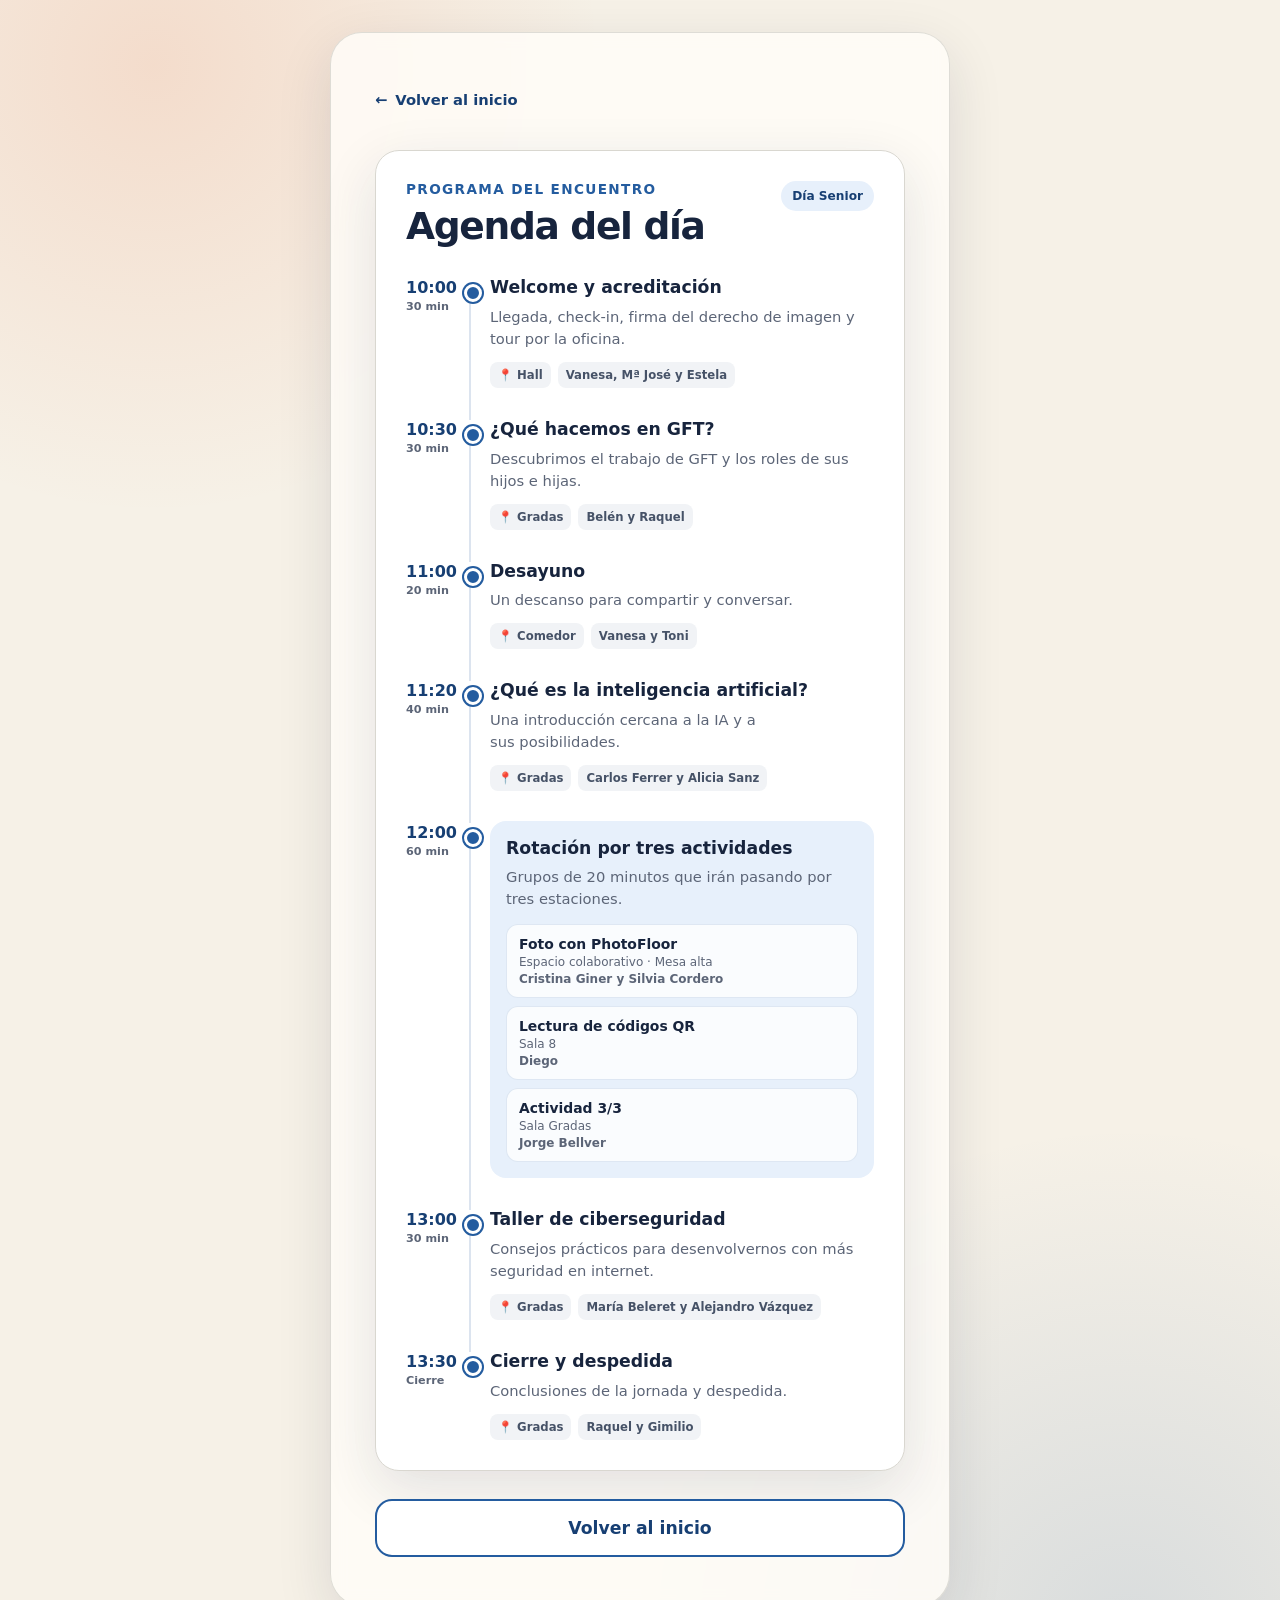
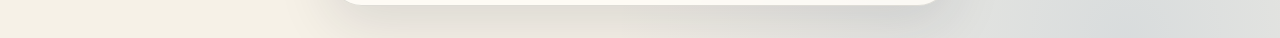
==== calendario/index.html @ 877a2d2e "Add calendar route This HTML file outlines the schedule for the Día Senior event, including various " ====
<!doctype html>
<html lang="es">
  <head>
    <meta charset="UTF-8" />
    <meta name="viewport" content="width=device-width, initial-scale=1.0" />
    <meta name="theme-color" content="#f6f1e7" />
    <meta name="description" content="Agenda de actividades del Día Senior." />
    <title>Agenda del día · Día Senior</title>
    <link rel="stylesheet" href="../styles.css" />
  </head>
  <body>
    <main class="app-shell">
      <section class="screen screen--schedule screen--active" aria-labelledby="schedule-title">
        <a class="back-button" href="../">
          <span aria-hidden="true">←</span> Volver al inicio
        </a>

        <div class="schedule schedule--standalone">
          <div class="schedule__heading">
            <div>
              <p class="eyebrow">Programa del encuentro</p>
              <h1 id="schedule-title">Agenda del día</h1>
            </div>
            <span class="schedule__date">Día Senior</span>
          </div>

          <ol class="timeline">
            <li class="timeline__item">
              <div class="timeline__time">
                <time datetime="10:00">10:00</time>
                <span>30 min</span>
              </div>
              <div class="timeline__content">
                <h2>Welcome y acreditación</h2>
                <p>Llegada, check-in, firma del derecho de imagen y tour por la oficina.</p>
                <div class="timeline__meta">
                  <span>📍 Hall</span>
                  <span>Vanesa, Mª José y Estela</span>
                </div>
              </div>
            </li>

            <li class="timeline__item">
              <div class="timeline__time">
                <time datetime="10:30">10:30</time>
                <span>30 min</span>
              </div>
              <div class="timeline__content">
                <h2>¿Qué hacemos en GFT?</h2>
                <p>Descubrimos el trabajo de GFT y los roles de sus hijos e hijas.</p>
                <div class="timeline__meta">
                  <span>📍 Gradas</span>
                  <span>Belén y Raquel</span>
                </div>
              </div>
            </li>

            <li class="timeline__item">
              <div class="timeline__time">
                <time datetime="11:00">11:00</time>
                <span>20 min</span>
              </div>
              <div class="timeline__content">
                <h2>Desayuno</h2>
                <p>Un descanso para compartir y conversar.</p>
                <div class="timeline__meta">
                  <span>📍 Comedor</span>
                  <span>Vanesa y Toni</span>
                </div>
              </div>
            </li>

            <li class="timeline__item">
              <div class="timeline__time">
                <time datetime="11:20">11:20</time>
                <span>40 min</span>
              </div>
              <div class="timeline__content">
                <h2>¿Qué es la inteligencia artificial?</h2>
                <p>Una introducción cercana a la IA y a sus posibilidades.</p>
                <div class="timeline__meta">
                  <span>📍 Gradas</span>
                  <span>Carlos Ferrer y Alicia Sanz</span>
                </div>
              </div>
            </li>

            <li class="timeline__item timeline__item--featured">
              <div class="timeline__time">
                <time datetime="12:00">12:00</time>
                <span>60 min</span>
              </div>
              <div class="timeline__content">
                <h2>Rotación por tres actividades</h2>
                <p>Grupos de 20 minutos que irán pasando por tres estaciones.</p>
                <ul class="stations">
                  <li>
                    <strong>Foto con PhotoFloor</strong>
                    <span>Espacio colaborativo · Mesa alta</span>
                    <small>Cristina Giner y Silvia Cordero</small>
                  </li>
                  <li>
                    <strong>Lectura de códigos QR</strong>
                    <span>Sala 8</span>
                    <small>Diego</small>
                  </li>
                  <li>
                    <strong>Actividad 3/3</strong>
                    <span>Sala Gradas</span>
                    <small>Jorge Bellver</small>
                  </li>
                </ul>
              </div>
            </li>

            <li class="timeline__item">
              <div class="timeline__time">
                <time datetime="13:00">13:00</time>
                <span>30 min</span>
              </div>
              <div class="timeline__content">
                <h2>Taller de ciberseguridad</h2>
                <p>Consejos prácticos para desenvolvernos con más seguridad en internet.</p>
                <div class="timeline__meta">
                  <span>📍 Gradas</span>
                  <span>María Beleret y Alejandro Vázquez</span>
                </div>
              </div>
            </li>

            <li class="timeline__item">
              <div class="timeline__time">
                <time datetime="13:30">13:30</time>
                <span>Cierre</span>
              </div>
              <div class="timeline__content">
                <h2>Cierre y despedida</h2>
                <p>Conclusiones de la jornada y despedida.</p>
                <div class="timeline__meta">
                  <span>📍 Gradas</span>
                  <span>Raquel y Gimilio</span>
                </div>
              </div>
            </li>
          </ol>
        </div>

        <a class="button button--secondary" href="../">Volver al inicio</a>
      </section>
    </main>
  </body>
</html>
---- styles.css ----
:root {
  color-scheme: light;
  --ink: #17243d;
  --muted: #5c6577;
  --paper: #fffdf8;
  --cream: #f6f1e7;
  --blue: #245c9f;
  --blue-dark: #173f73;
  --blue-soft: #e7f0fb;
  --orange: #e76f3d;
  --orange-soft: #fff0e8;
  --green: #13795b;
  --green-soft: #e4f4ee;
  --border: #d9d7d0;
  --shadow: 0 18px 55px rgba(23, 36, 61, 0.12);
  font-family:
    Inter, ui-sans-serif, system-ui, -apple-system, BlinkMacSystemFont, "Segoe UI",
    sans-serif;
}

* {
  box-sizing: border-box;
}

html {
  min-height: 100%;
  background: var(--cream);
}

body {
  min-width: 320px;
  min-height: 100vh;
  min-height: 100dvh;
  margin: 0;
  color: var(--ink);
  background:
    radial-gradient(circle at 12% 4%, rgba(231, 111, 61, 0.16), transparent 28rem),
    radial-gradient(circle at 88% 100%, rgba(36, 92, 159, 0.14), transparent 32rem),
    var(--cream);
}

button {
  font: inherit;
}

.app-shell {
  width: min(100%, 620px);
  min-height: 100vh;
  min-height: 100dvh;
  margin: 0 auto;
  padding: clamp(20px, 5vw, 48px) clamp(18px, 5vw, 44px);
  background: rgba(255, 253, 248, 0.84);
  backdrop-filter: blur(8px);
}

.screen {
  width: 100%;
  animation: enter 420ms ease both;
}

.screen[hidden] {
  display: none;
}

.brand {
  display: flex;
  align-items: center;
  gap: 10px;
  margin-bottom: clamp(32px, 8vh, 72px);
  color: var(--blue-dark);
  font-size: 0.95rem;
  font-weight: 750;
  letter-spacing: 0.02em;
}

.brand__mark {
  display: grid;
  width: 38px;
  height: 38px;
  place-items: center;
  border-radius: 12px;
  color: white;
  background: var(--blue);
  font-size: 1.15rem;
  box-shadow: 0 8px 18px rgba(36, 92, 159, 0.26);
}

.welcome-illustration {
  position: relative;
  display: grid;
  width: 136px;
  height: 136px;
  margin: 0 auto 34px;
  place-items: center;
  border-radius: 50%;
  background: var(--blue-soft);
}

.welcome-illustration__sun {
  position: absolute;
  top: 10px;
  right: 8px;
  width: 45px;
  height: 45px;
  border-radius: 50%;
  background: #ffd36a;
}

.welcome-illustration__card {
  z-index: 1;
  display: grid;
  width: 78px;
  height: 88px;
  place-items: center;
  transform: rotate(-5deg);
  border: 3px solid var(--ink);
  border-radius: 16px;
  color: var(--ink);
  background: white;
  font-size: 1.45rem;
  font-weight: 900;
  letter-spacing: 0.08em;
  box-shadow: 6px 7px 0 var(--orange);
}

.eyebrow {
  margin: 0 0 10px;
  color: var(--blue);
  font-size: 0.85rem;
  font-weight: 850;
  letter-spacing: 0.1em;
  text-transform: uppercase;
}

h1,
h2,
p {
  text-wrap: pretty;
}

h1 {
  max-width: 13ch;
  margin: 0 0 18px;
  font-size: clamp(2.15rem, 8vw, 3.35rem);
  line-height: 1.03;
  letter-spacing: -0.04em;
}

.lead {
  margin: 0 0 28px;
  color: var(--muted);
  font-size: clamp(1.12rem, 4.5vw, 1.35rem);
  line-height: 1.55;
}

.lead--compact {
  margin-bottom: 24px;
}

.home-options {
  display: grid;
  gap: 15px;
  margin: 32px 0 10px;
}

.option-card {
  display: grid;
  grid-template-columns: 54px 1fr 26px;
  gap: 14px;
  width: 100%;
  min-height: 112px;
  align-items: center;
  padding: 18px;
  border: 2px solid transparent;
  border-radius: 20px;
  color: var(--ink);
  cursor: pointer;
  text-decoration: none;
  text-align: left;
  transition: transform 160ms ease, box-shadow 160ms ease, border-color 160ms ease;
}

.option-card:hover {
  transform: translateY(-2px);
  box-shadow: var(--shadow);
}

.option-card:active {
  transform: translateY(0);
}

.option-card:focus-visible {
  outline: 4px solid #ffd36a;
  outline-offset: 3px;
}

.option-card--agenda {
  border-color: rgba(36, 92, 159, 0.18);
  background: var(--blue-soft);
}

.option-card--challenge {
  border-color: rgba(231, 111, 61, 0.2);
  background: var(--orange-soft);
}

.option-card__icon {
  display: grid;
  width: 52px;
  height: 52px;
  place-items: center;
  border-radius: 16px;
  background: rgba(255, 255, 255, 0.82);
  font-size: 1.55rem;
}

.option-card__text {
  display: flex;
  min-width: 0;
  flex-direction: column;
  gap: 5px;
}

.option-card__text strong {
  font-size: 1.08rem;
}

.option-card__text small {
  color: var(--muted);
  font-size: 0.83rem;
  line-height: 1.4;
}

.option-card__arrow {
  color: var(--blue-dark);
  font-size: 1.35rem;
  font-weight: 900;
}

.back-button {
  display: inline-flex;
  align-items: center;
  gap: 8px;
  margin: 0 0 32px;
  padding: 10px 0;
  border: 0;
  color: var(--blue-dark);
  background: transparent;
  cursor: pointer;
  font-size: 0.92rem;
  font-weight: 850;
  text-decoration: none;
}

.back-button:focus-visible {
  outline: 3px solid #ffd36a;
  outline-offset: 4px;
}

.info-list {
  display: grid;
  gap: 13px;
  margin-bottom: 30px;
  padding: 22px;
  border: 1px solid var(--border);
  border-radius: 20px;
  background: rgba(255, 255, 255, 0.72);
}

.info-list div {
  display: flex;
  align-items: center;
  gap: 12px;
  font-size: 1.05rem;
  font-weight: 700;
}

.info-list span {
  display: grid;
  width: 28px;
  height: 28px;
  flex: 0 0 auto;
  place-items: center;
  border-radius: 50%;
  color: var(--green);
  background: var(--green-soft);
}

.button {
  display: flex;
  width: 100%;
  min-height: 58px;
  align-items: center;
  justify-content: center;
  gap: 12px;
  margin-top: 12px;
  padding: 15px 22px;
  border: 2px solid transparent;
  border-radius: 17px;
  cursor: pointer;
  font-size: 1.08rem;
  font-weight: 850;
  text-decoration: none;
  transition: transform 160ms ease, box-shadow 160ms ease, background 160ms ease;
}

.button:hover {
  transform: translateY(-2px);
}

.button:active {
  transform: translateY(0);
}

.button:focus-visible {
  outline: 4px solid #ffd36a;
  outline-offset: 3px;
}

.button--primary {
  color: white;
  background: var(--blue);
  box-shadow: 0 12px 24px rgba(36, 92, 159, 0.25);
}

.button--primary:hover {
  background: var(--blue-dark);
}

.button--secondary {
  border-color: var(--blue);
  color: var(--blue-dark);
  background: white;
}

.privacy-note,
.safety-caption,
.closing-note {
  margin: 20px auto 0;
  color: var(--muted);
  font-size: 0.82rem;
  line-height: 1.5;
  text-align: center;
}

.step-indicator {
  display: flex;
  align-items: center;
  justify-content: center;
  margin: 8px 0 clamp(34px, 8vh, 68px);
}

.step-indicator__dot {
  width: 14px;
  height: 14px;
  border: 3px solid #b9bec8;
  border-radius: 50%;
  background: white;
}

.step-indicator__dot--done,
.step-indicator__dot--current {
  border-color: var(--blue);
  background: var(--blue);
}

.step-indicator__dot--current {
  box-shadow: 0 0 0 5px var(--blue-soft);
}

.step-indicator__line {
  width: 72px;
  height: 3px;
  background: #cfd2d8;
}

.step-indicator__line--done {
  background: var(--blue);
}

.lock-icon {
  display: grid;
  width: 68px;
  height: 68px;
  margin-bottom: 26px;
  place-items: center;
  border-radius: 20px;
  background: var(--blue-soft);
  font-size: 2rem;
}

.fake-form {
  display: grid;
  gap: 14px;
  margin: 10px 0 28px;
}

.fake-field {
  padding: 14px 16px;
  border: 2px solid #c7cbd2;
  border-radius: 14px;
  background: #f4f4f3;
}

.fake-field__label,
.fake-field__value {
  display: block;
}

.fake-field__label {
  margin-bottom: 6px;
  color: var(--muted);
  font-size: 0.78rem;
  font-weight: 750;
}

.fake-field__value {
  color: #777d88;
  font-size: 1rem;
}

.screen--lesson {
  padding-bottom: 24px;
}

.result-badge {
  display: inline-flex;
  margin-bottom: 28px;
  padding: 9px 13px;
  border-radius: 999px;
  font-size: 0.85rem;
  font-weight: 850;
}

.result-badge--warning {
  color: #9b3c17;
  background: var(--orange-soft);
}

.result-badge--success {
  color: #0b674b;
  background: var(--green-soft);
}

.alert-symbol {
  display: grid;
  width: 72px;
  height: 72px;
  margin-bottom: 24px;
  place-items: center;
  border-radius: 24px;
  color: white;
  background: var(--orange);
  font-size: 2.5rem;
  font-weight: 900;
  box-shadow: 8px 9px 0 #ffd2bd;
}

.lesson-card {
  margin: 32px 0 24px;
  padding: clamp(20px, 5vw, 28px);
  border: 1px solid var(--border);
  border-radius: 22px;
  background: white;
  box-shadow: var(--shadow);
}

.lesson-card h2 {
  margin: 0 0 22px;
  font-size: 1.28rem;
}

.lesson-card ul {
  display: grid;
  gap: 22px;
  margin: 0;
  padding: 0;
  list-style: none;
}

.lesson-card li {
  display: grid;
  grid-template-columns: 38px 1fr;
  gap: 13px;
  align-items: start;
}

.lesson-card li > span {
  display: grid;
  width: 36px;
  height: 36px;
  place-items: center;
  border-radius: 12px;
  color: var(--blue-dark);
  background: var(--blue-soft);
  font-weight: 900;
}

.lesson-card p {
  margin: 0;
  color: var(--muted);
  line-height: 1.5;
}

.lesson-card strong {
  color: var(--ink);
}

.rule {
  margin-bottom: 26px;
  padding: clamp(20px, 5vw, 28px);
  border-radius: 22px;
  color: white;
  background: var(--ink);
}

.rule p {
  margin: 0;
  line-height: 1.55;
}

.rule__title {
  font-weight: 850;
}

.rule__steps {
  display: grid;
  grid-template-columns: repeat(3, 1fr);
  gap: 8px;
  margin: 20px 0;
}

.rule__steps span {
  display: flex;
  flex-direction: column;
  align-items: center;
  gap: 7px;
  padding: 13px 5px;
  border: 1px solid rgba(255, 255, 255, 0.25);
  border-radius: 14px;
  font-size: 0.88rem;
  font-weight: 800;
}

.rule__steps b {
  display: grid;
  width: 28px;
  height: 28px;
  place-items: center;
  border-radius: 50%;
  color: var(--ink);
  background: #ffd36a;
}

.schedule {
  margin: 32px 0 28px;
  padding: clamp(20px, 5vw, 30px);
  border: 1px solid var(--border);
  border-radius: 24px;
  background: white;
  box-shadow: var(--shadow);
}

.schedule__heading {
  display: flex;
  align-items: flex-start;
  justify-content: space-between;
  gap: 16px;
  margin-bottom: 30px;
}

.schedule__heading h1,
.schedule__heading h2 {
  margin: 0;
  max-width: none;
  font-size: clamp(1.75rem, 7vw, 2.35rem);
  line-height: 1.05;
  letter-spacing: -0.035em;
}

.schedule--standalone {
  margin-top: 0;
}

.schedule__date {
  flex: 0 0 auto;
  padding: 8px 11px;
  border-radius: 999px;
  color: var(--blue-dark);
  background: var(--blue-soft);
  font-size: 0.76rem;
  font-weight: 850;
}

.timeline {
  margin: 0;
  padding: 0;
  list-style: none;
}

.timeline__item {
  position: relative;
  display: grid;
  grid-template-columns: 68px 1fr;
  gap: 16px;
  padding-bottom: 30px;
}

.timeline__item:last-child {
  padding-bottom: 0;
}

.timeline__item::before {
  position: absolute;
  top: 14px;
  bottom: -2px;
  left: 63px;
  width: 2px;
  content: "";
  background: #dce4ef;
}

.timeline__item:last-child::before {
  display: none;
}

.timeline__item::after {
  position: absolute;
  top: 8px;
  left: 58px;
  width: 12px;
  height: 12px;
  border: 3px solid white;
  border-radius: 50%;
  content: "";
  background: var(--blue);
  box-shadow: 0 0 0 2px var(--blue);
}

.timeline__time {
  display: flex;
  flex-direction: column;
  gap: 3px;
  padding-top: 2px;
}

.timeline__time time {
  color: var(--blue-dark);
  font-size: 1rem;
  font-weight: 900;
}

.timeline__time span {
  color: var(--muted);
  font-size: 0.7rem;
  font-weight: 750;
}

.timeline__content {
  min-width: 0;
}

.timeline__content h2,
.timeline__content h3 {
  margin: 0 0 7px;
  font-size: 1.08rem;
  line-height: 1.3;
}

.timeline__content > p {
  margin: 0 0 12px;
  color: var(--muted);
  font-size: 0.92rem;
  line-height: 1.5;
}

.timeline__meta {
  display: flex;
  flex-wrap: wrap;
  gap: 7px;
}

.timeline__meta span {
  padding: 6px 8px;
  border-radius: 8px;
  color: #465267;
  background: #f1f3f6;
  font-size: 0.73rem;
  font-weight: 750;
}

.timeline__item--featured .timeline__content {
  padding: 16px;
  border-radius: 16px;
  background: var(--blue-soft);
}

.stations {
  display: grid;
  gap: 8px;
  margin: 14px 0 0;
  padding: 0;
  list-style: none;
}

.stations li {
  display: flex;
  flex-direction: column;
  gap: 3px;
  padding: 11px 12px;
  border: 1px solid rgba(36, 92, 159, 0.13);
  border-radius: 12px;
  background: rgba(255, 255, 255, 0.78);
}

.stations strong {
  font-size: 0.87rem;
}

.stations span,
.stations small {
  color: var(--muted);
  font-size: 0.75rem;
}

.stations small {
  font-weight: 750;
}

@media (max-width: 380px) {
  .schedule__heading {
    flex-direction: column;
  }

  .timeline__item {
    grid-template-columns: 60px 1fr;
    gap: 14px;
  }

  .timeline__item::before {
    left: 55px;
  }

  .timeline__item::after {
    left: 50px;
  }
}

@keyframes enter {
  from {
    opacity: 0;
    transform: translateY(12px);
  }
  to {
    opacity: 1;
    transform: translateY(0);
  }
}

@media (min-width: 700px) {
  body {
    padding: 32px 0;
  }

  .app-shell {
    min-height: calc(100vh - 64px);
    min-height: calc(100dvh - 64px);
    border: 1px solid rgba(217, 215, 208, 0.85);
    border-radius: 32px;
    box-shadow: var(--shadow);
  }
}

@media (prefers-reduced-motion: reduce) {
  *,
  *::before,
  *::after {
    scroll-behavior: auto !important;
    animation-duration: 0.01ms !important;
    animation-iteration-count: 1 !important;
    transition-duration: 0.01ms !important;
  }
}
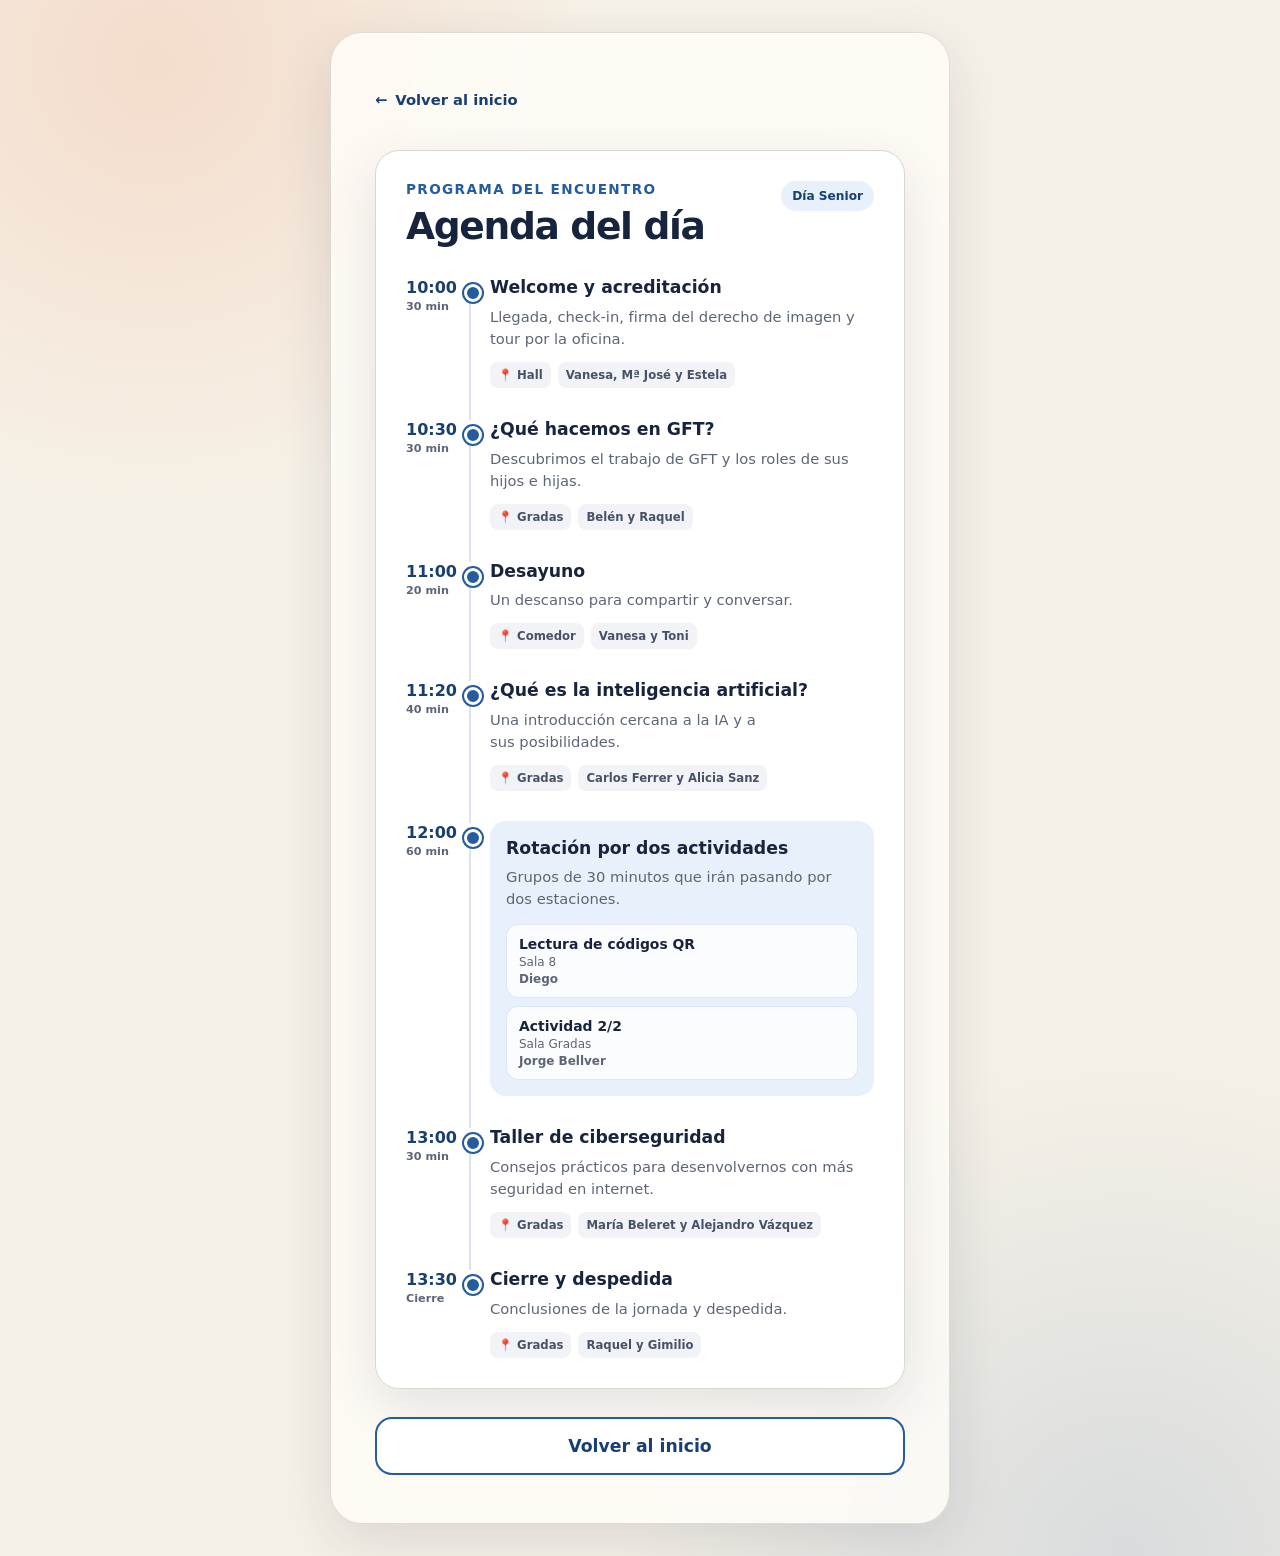
==== commit 333b7c76: "Update noon activities" ====
--- a/calendario/index.html
+++ b/calendario/index.html
@@ -91,21 +91,16 @@
                 <span>60 min</span>
               </div>
               <div class="timeline__content">
-                <h2>Rotación por tres actividades</h2>
-                <p>Grupos de 20 minutos que irán pasando por tres estaciones.</p>
+                <h2>Rotación por dos actividades</h2>
+                <p>Grupos de 30 minutos que irán pasando por dos estaciones.</p>
                 <ul class="stations">
-                  <li>
-                    <strong>Foto con PhotoFloor</strong>
-                    <span>Espacio colaborativo · Mesa alta</span>
-                    <small>Cristina Giner y Silvia Cordero</small>
-                  </li>
                   <li>
                     <strong>Lectura de códigos QR</strong>
                     <span>Sala 8</span>
                     <small>Diego</small>
                   </li>
                   <li>
-                    <strong>Actividad 3/3</strong>
+                    <strong>Actividad 2/2</strong>
                     <span>Sala Gradas</span>
                     <small>Jorge Bellver</small>
                   </li>
--- a/styles.css
+++ b/styles.css
@@ -552,6 +552,431 @@
   background: #ffd36a;
 }
 
+.screen--qr-explainer {
+  padding-bottom: 24px;
+}
+
+.qr-analogy,
+.qr-key-message {
+  display: grid;
+  grid-template-columns: 52px 1fr;
+  gap: 15px;
+  align-items: center;
+  margin: 24px 0;
+  padding: 18px;
+  border-radius: 20px;
+  background: var(--blue-soft);
+}
+
+.qr-analogy__icon,
+.qr-key-message > span {
+  display: grid;
+  width: 52px;
+  height: 52px;
+  place-items: center;
+  border-radius: 16px;
+  background: white;
+  font-size: 1.6rem;
+}
+
+.qr-analogy p,
+.qr-key-message p {
+  margin: 0;
+  line-height: 1.55;
+}
+
+.qr-reading-demo {
+  margin: 28px 0;
+  padding: clamp(20px, 5vw, 28px);
+  border: 1px solid var(--border);
+  border-radius: 24px;
+  background: white;
+  box-shadow: var(--shadow);
+}
+
+.qr-reading-demo__visual {
+  display: flex;
+  align-items: center;
+  justify-content: center;
+  gap: clamp(12px, 4vw, 24px);
+  margin-bottom: 22px;
+}
+
+.qr-reading-demo__visual img {
+  width: clamp(120px, 34vw, 170px);
+  height: auto;
+  border: 8px solid white;
+  border-radius: 12px;
+  box-shadow: 0 5px 18px rgba(23, 36, 61, 0.14);
+}
+
+.qr-reading-demo__arrow {
+  color: var(--blue);
+  font-size: clamp(1.6rem, 7vw, 2.6rem);
+  font-weight: 900;
+}
+
+.qr-reading-demo__phone {
+  font-size: clamp(2.8rem, 13vw, 4.5rem);
+}
+
+.qr-demo-result {
+  margin-top: 20px;
+  padding: 20px;
+  border-left: 5px solid var(--green);
+  border-radius: 14px;
+  background: var(--green-soft);
+  animation: enter 350ms ease both;
+}
+
+.qr-demo-result[hidden] {
+  display: none;
+}
+
+.qr-demo-result p {
+  margin: 0;
+  line-height: 1.55;
+}
+
+.qr-demo-result__label {
+  color: var(--muted);
+  font-size: 0.85rem;
+  font-weight: 750;
+}
+
+.qr-demo-result__address {
+  overflow-wrap: anywhere;
+  margin: 8px 0 16px !important;
+  color: var(--blue-dark);
+  font-size: 1rem;
+}
+
+.qr-demo-result__address span {
+  color: var(--muted);
+  font-size: 0.9rem;
+}
+
+.qr-how-it-works {
+  margin: 28px 0;
+}
+
+.qr-how-it-works h2 {
+  margin: 0 0 18px;
+  font-size: 1.4rem;
+}
+
+.qr-how-it-works ol {
+  display: grid;
+  gap: 12px;
+  margin: 0;
+  padding: 0;
+  list-style: none;
+}
+
+.qr-how-it-works li {
+  display: grid;
+  grid-template-columns: 46px 1fr;
+  gap: 14px;
+  align-items: center;
+  padding: 14px;
+  border: 1px solid var(--border);
+  border-radius: 16px;
+  background: white;
+}
+
+.qr-how-it-works li > span {
+  display: grid;
+  width: 44px;
+  height: 44px;
+  place-items: center;
+  border-radius: 50%;
+  color: white;
+  background: var(--blue);
+  font-size: 1.15rem;
+  font-weight: 900;
+}
+
+.qr-how-it-works p {
+  margin: 0;
+  color: var(--muted);
+  line-height: 1.45;
+}
+
+.qr-how-it-works strong {
+  color: var(--ink);
+}
+
+.qr-key-message {
+  background: #fff3c9;
+}
+
+.screen--qr-technical {
+  padding-bottom: 24px;
+}
+
+.technical-card {
+  position: relative;
+  display: grid;
+  grid-template-columns: 48px 1fr;
+  gap: 10px 14px;
+  margin: 24px 0;
+  padding: clamp(18px, 5vw, 26px);
+  border: 1px solid var(--border);
+  border-radius: 22px;
+  background: white;
+  box-shadow: var(--shadow);
+}
+
+.technical-card__number {
+  display: grid;
+  width: 46px;
+  height: 46px;
+  place-items: center;
+  border-radius: 15px;
+  color: white;
+  background: var(--blue);
+  font-size: 1.2rem;
+  font-weight: 900;
+}
+
+.technical-card h2 {
+  margin: 3px 0 8px;
+  font-size: 1.28rem;
+  line-height: 1.2;
+}
+
+.technical-card p {
+  margin: 0;
+  color: var(--muted);
+  line-height: 1.55;
+}
+
+.technical-card figure {
+  grid-column: 1 / -1;
+  margin: 12px 0 0;
+}
+
+.technical-card figcaption {
+  margin-top: 12px;
+  color: var(--muted);
+  font-size: 0.82rem;
+  line-height: 1.45;
+  text-align: center;
+}
+
+.qr-anatomy__image {
+  position: relative;
+  width: min(100%, 260px);
+  margin: 0 auto;
+}
+
+.qr-anatomy img {
+  display: block;
+  width: 100%;
+  height: auto;
+  border-radius: 12px;
+}
+
+.qr-corner {
+  position: absolute;
+  width: 28%;
+  height: 28%;
+  border: 5px solid #1d73be;
+  border-radius: 8px;
+  box-shadow: 0 0 0 4px rgba(255, 255, 255, 0.75);
+}
+
+.qr-corner--top-left {
+  top: 7%;
+  left: 7%;
+}
+
+.qr-corner--top-right {
+  top: 7%;
+  right: 7%;
+}
+
+.qr-corner--bottom-left {
+  bottom: 7%;
+  left: 7%;
+}
+
+.perspective-diagram svg {
+  display: block;
+  width: 100%;
+  max-width: 420px;
+  margin: 0 auto;
+}
+
+.perspective-diagram path,
+.perspective-diagram polygon,
+.perspective-diagram rect {
+  fill: none;
+  stroke: var(--blue-dark);
+  stroke-linecap: round;
+  stroke-linejoin: round;
+  stroke-width: 4;
+}
+
+.perspective-diagram__tilted {
+  fill: var(--blue-soft) !important;
+}
+
+.perspective-diagram__straight {
+  fill: var(--green-soft) !important;
+  stroke: var(--green) !important;
+}
+
+.perspective-diagram__arrow {
+  stroke: var(--orange) !important;
+  stroke-width: 7 !important;
+}
+
+.bits-diagram {
+  padding: 20px;
+  border-radius: 18px;
+  background: #f4f6f9;
+  text-align: center;
+}
+
+.bits-diagram__modules {
+  display: grid;
+  grid-template-columns: repeat(8, minmax(22px, 36px));
+  justify-content: center;
+  gap: 4px;
+}
+
+.bits-diagram__modules span {
+  aspect-ratio: 1;
+  border: 2px solid var(--ink);
+  background: white;
+}
+
+.bits-diagram__modules .is-dark {
+  background: var(--ink);
+}
+
+.bits-diagram__arrow {
+  display: block;
+  margin: 7px 0;
+  color: var(--orange);
+  font-size: 1.8rem;
+  font-weight: 900;
+}
+
+.bits-diagram code {
+  display: inline-block;
+  padding: 8px 12px;
+  border-radius: 10px;
+  color: white;
+  background: var(--ink);
+  font-size: clamp(0.9rem, 4vw, 1.15rem);
+  font-weight: 800;
+  letter-spacing: 0.08em;
+}
+
+.decode-flow {
+  display: grid;
+  grid-template-columns: 1fr auto 1fr;
+  gap: 12px;
+  align-items: center;
+}
+
+.decode-flow__damaged,
+.decode-flow__result {
+  display: grid;
+  min-height: 150px;
+  place-items: center;
+  align-content: center;
+  gap: 7px;
+  padding: 14px;
+  border-radius: 16px;
+  text-align: center;
+}
+
+.decode-flow__damaged {
+  position: relative;
+  color: var(--ink);
+  background: #f0f1f3;
+}
+
+.decode-flow__damaged > span {
+  font-size: 4rem;
+  line-height: 1;
+}
+
+.decode-flow__damaged i {
+  position: absolute;
+  top: 39px;
+  left: 50%;
+  width: 44px;
+  height: 36px;
+  transform: translateX(-10%);
+  border-radius: 5px;
+  background: var(--orange);
+  opacity: 0.92;
+}
+
+.decode-flow__damaged small {
+  color: var(--muted);
+}
+
+.decode-flow__arrow {
+  color: var(--blue);
+  font-size: 2rem;
+  font-weight: 900;
+}
+
+.decode-flow__result {
+  color: #0b674b;
+  background: var(--green-soft);
+}
+
+.decode-flow__result > span {
+  display: grid;
+  width: 42px;
+  height: 42px;
+  place-items: center;
+  border-radius: 50%;
+  color: white;
+  background: var(--green);
+  font-size: 1.4rem;
+  font-weight: 900;
+}
+
+.decode-flow__result code {
+  color: var(--ink);
+  font-weight: 800;
+}
+
+.technical-summary {
+  margin: 28px 0;
+  padding: 22px;
+  border-radius: 20px;
+  color: white;
+  background: var(--ink);
+}
+
+.technical-summary p {
+  margin: 0 0 12px;
+  line-height: 1.55;
+}
+
+.technical-summary p:last-child {
+  margin-bottom: 0;
+}
+
+@media (max-width: 420px) {
+  .decode-flow {
+    grid-template-columns: 1fr;
+  }
+
+  .decode-flow__arrow {
+    transform: rotate(90deg);
+    text-align: center;
+  }
+}
+
 .schedule {
   margin: 32px 0 28px;
   padding: clamp(20px, 5vw, 30px);
@@ -781,3 +1206,341 @@
     transition-duration: 0.01ms !important;
   }
 }
+
+/* Simulación bancaria segura */
+
+.bank-demo-body {
+  min-width: 320px;
+  color: #121f2d;
+  background: #f4f5f7;
+  font-family: Arial, Helvetica, sans-serif;
+}
+
+.bank-page {
+  width: min(100%, 520px);
+  min-height: 100vh;
+  min-height: 100dvh;
+  margin: 0 auto;
+  background: white;
+  box-shadow: 0 0 50px rgba(7, 33, 70, 0.12);
+}
+
+.bank-screen {
+  min-height: 100vh;
+  min-height: 100dvh;
+  animation: enter 350ms ease both;
+}
+
+.bank-screen[hidden] {
+  display: none;
+}
+
+.bank-header {
+  display: flex;
+  height: 74px;
+  align-items: center;
+  justify-content: space-between;
+  padding: 0 24px;
+  color: white;
+  background: #072146;
+}
+
+.bank-logo {
+  font-size: 1.7rem;
+  font-weight: 900;
+  letter-spacing: -0.08em;
+}
+
+.bank-header__help {
+  font-size: 0.9rem;
+  font-weight: 700;
+}
+
+.bank-hero {
+  padding: 40px 24px 64px;
+  color: white;
+  background:
+    linear-gradient(135deg, rgba(7, 33, 70, 0.98), rgba(20, 100, 165, 0.92)),
+    #004481;
+}
+
+.bank-kicker {
+  margin: 0 0 10px;
+  font-size: 0.76rem;
+  font-weight: 800;
+  letter-spacing: 0.12em;
+  text-transform: uppercase;
+}
+
+.bank-hero h1,
+.bank-lesson h1 {
+  max-width: none;
+  margin: 0 0 14px;
+  font-size: clamp(2rem, 9vw, 3rem);
+  line-height: 1.04;
+  letter-spacing: -0.035em;
+}
+
+.bank-hero > p:last-child {
+  max-width: 32ch;
+  margin: 0;
+  color: rgba(255, 255, 255, 0.82);
+  font-size: 1rem;
+  line-height: 1.5;
+}
+
+.bank-login-card {
+  position: relative;
+  margin: -34px 18px 0;
+  padding: 26px 22px;
+  border-radius: 3px;
+  background: white;
+  box-shadow: 0 16px 35px rgba(7, 33, 70, 0.18);
+}
+
+.bank-secure-label {
+  display: flex;
+  align-items: center;
+  gap: 8px;
+  margin-bottom: 22px;
+  color: #1464a5;
+  font-size: 0.8rem;
+  font-weight: 800;
+  text-transform: uppercase;
+}
+
+.bank-fake-fields {
+  display: grid;
+  gap: 16px;
+}
+
+.bank-fake-field {
+  padding: 13px 0 10px;
+  border-bottom: 1px solid #8a96a3;
+}
+
+.bank-fake-field span,
+.bank-fake-field strong {
+  display: block;
+}
+
+.bank-fake-field span {
+  margin-bottom: 7px;
+  color: #5a6774;
+  font-size: 0.76rem;
+}
+
+.bank-fake-field strong {
+  color: #4d5a67;
+  font-size: 1rem;
+  font-weight: 500;
+}
+
+.bank-button {
+  display: flex;
+  width: 100%;
+  min-height: 54px;
+  align-items: center;
+  justify-content: center;
+  margin-top: 20px;
+  padding: 14px 18px;
+  border: 2px solid transparent;
+  border-radius: 2px;
+  cursor: pointer;
+  font: inherit;
+  font-weight: 800;
+  text-align: center;
+  text-decoration: none;
+}
+
+.bank-button:focus-visible,
+.bank-home-link:focus-visible {
+  outline: 4px solid #f8cd51;
+  outline-offset: 3px;
+}
+
+.bank-button--primary {
+  color: white;
+  background: #1464a5;
+}
+
+.bank-button--secondary {
+  border-color: #1464a5;
+  color: #1464a5;
+  background: white;
+}
+
+.bank-button--link {
+  min-height: 42px;
+  margin-top: 8px;
+  color: #1464a5;
+  background: transparent;
+  font-size: 0.88rem;
+}
+
+.bank-recovery {
+  margin: 18px 0 0;
+  color: #1464a5;
+  font-size: 0.88rem;
+  font-weight: 700;
+  text-align: center;
+}
+
+.bank-trust-row {
+  display: grid;
+  grid-template-columns: repeat(2, 1fr);
+  gap: 10px;
+  padding: 28px 24px 8px;
+  color: #435363;
+  font-size: 0.75rem;
+  text-align: center;
+}
+
+.bank-trust-row b {
+  color: #0c7b68;
+}
+
+.bank-simulation-note {
+  margin: 18px 24px 0;
+  padding-bottom: 26px;
+  color: #697684;
+  font-size: 0.72rem;
+  line-height: 1.45;
+  text-align: center;
+}
+
+.bank-lesson {
+  padding: 30px 22px;
+}
+
+.bank-lesson__top {
+  padding: 30px 24px;
+  color: white;
+  background: #072146;
+}
+
+.bank-lesson__icon {
+  display: grid;
+  width: 56px;
+  height: 56px;
+  margin-bottom: 24px;
+  place-items: center;
+  border-radius: 50%;
+  color: #072146;
+  background: #f8cd51;
+  font-size: 2rem;
+  font-weight: 900;
+}
+
+.bank-lesson__lead {
+  margin: 0;
+  color: rgba(255, 255, 255, 0.82);
+  line-height: 1.55;
+}
+
+.address-comparison {
+  display: grid;
+  gap: 12px;
+  margin: 22px 0;
+}
+
+.address-card {
+  padding: 18px;
+  border-left: 5px solid;
+  background: #f4f5f7;
+}
+
+.address-card span,
+.address-card strong,
+.address-card small {
+  display: block;
+}
+
+.address-card span {
+  margin-bottom: 7px;
+  color: #5a6774;
+  font-size: 0.75rem;
+  font-weight: 700;
+  text-transform: uppercase;
+}
+
+.address-card strong {
+  overflow-wrap: anywhere;
+  font-size: 0.94rem;
+}
+
+.address-card small {
+  margin-top: 5px;
+  color: #5a6774;
+}
+
+.address-card--warning {
+  border-color: #c9472c;
+}
+
+.address-card--safe {
+  border-color: #0c7b68;
+}
+
+.domain-lesson {
+  padding: 22px;
+  background: #eaf4fb;
+}
+
+.domain-lesson h2 {
+  margin: 0 0 12px;
+  font-size: 1.25rem;
+}
+
+.domain-lesson p {
+  margin: 0;
+  color: #435363;
+  line-height: 1.55;
+}
+
+.domain-lesson ol {
+  display: grid;
+  gap: 12px;
+  margin: 20px 0 0;
+  padding: 0;
+  list-style: none;
+}
+
+.domain-lesson li {
+  display: grid;
+  grid-template-columns: 30px 1fr;
+  gap: 10px;
+  align-items: center;
+  font-size: 0.92rem;
+  line-height: 1.4;
+}
+
+.domain-lesson li span {
+  display: grid;
+  width: 28px;
+  height: 28px;
+  place-items: center;
+  border-radius: 50%;
+  color: white;
+  background: #1464a5;
+  font-weight: 800;
+}
+
+.bank-home-link {
+  display: block;
+  margin-top: 22px;
+  color: #1464a5;
+  font-weight: 700;
+  text-align: center;
+}
+
+@media (min-width: 700px) {
+  .bank-demo-body {
+    padding: 32px 0;
+  }
+
+  .bank-page {
+    min-height: calc(100vh - 64px);
+    min-height: calc(100dvh - 64px);
+  }
+}
